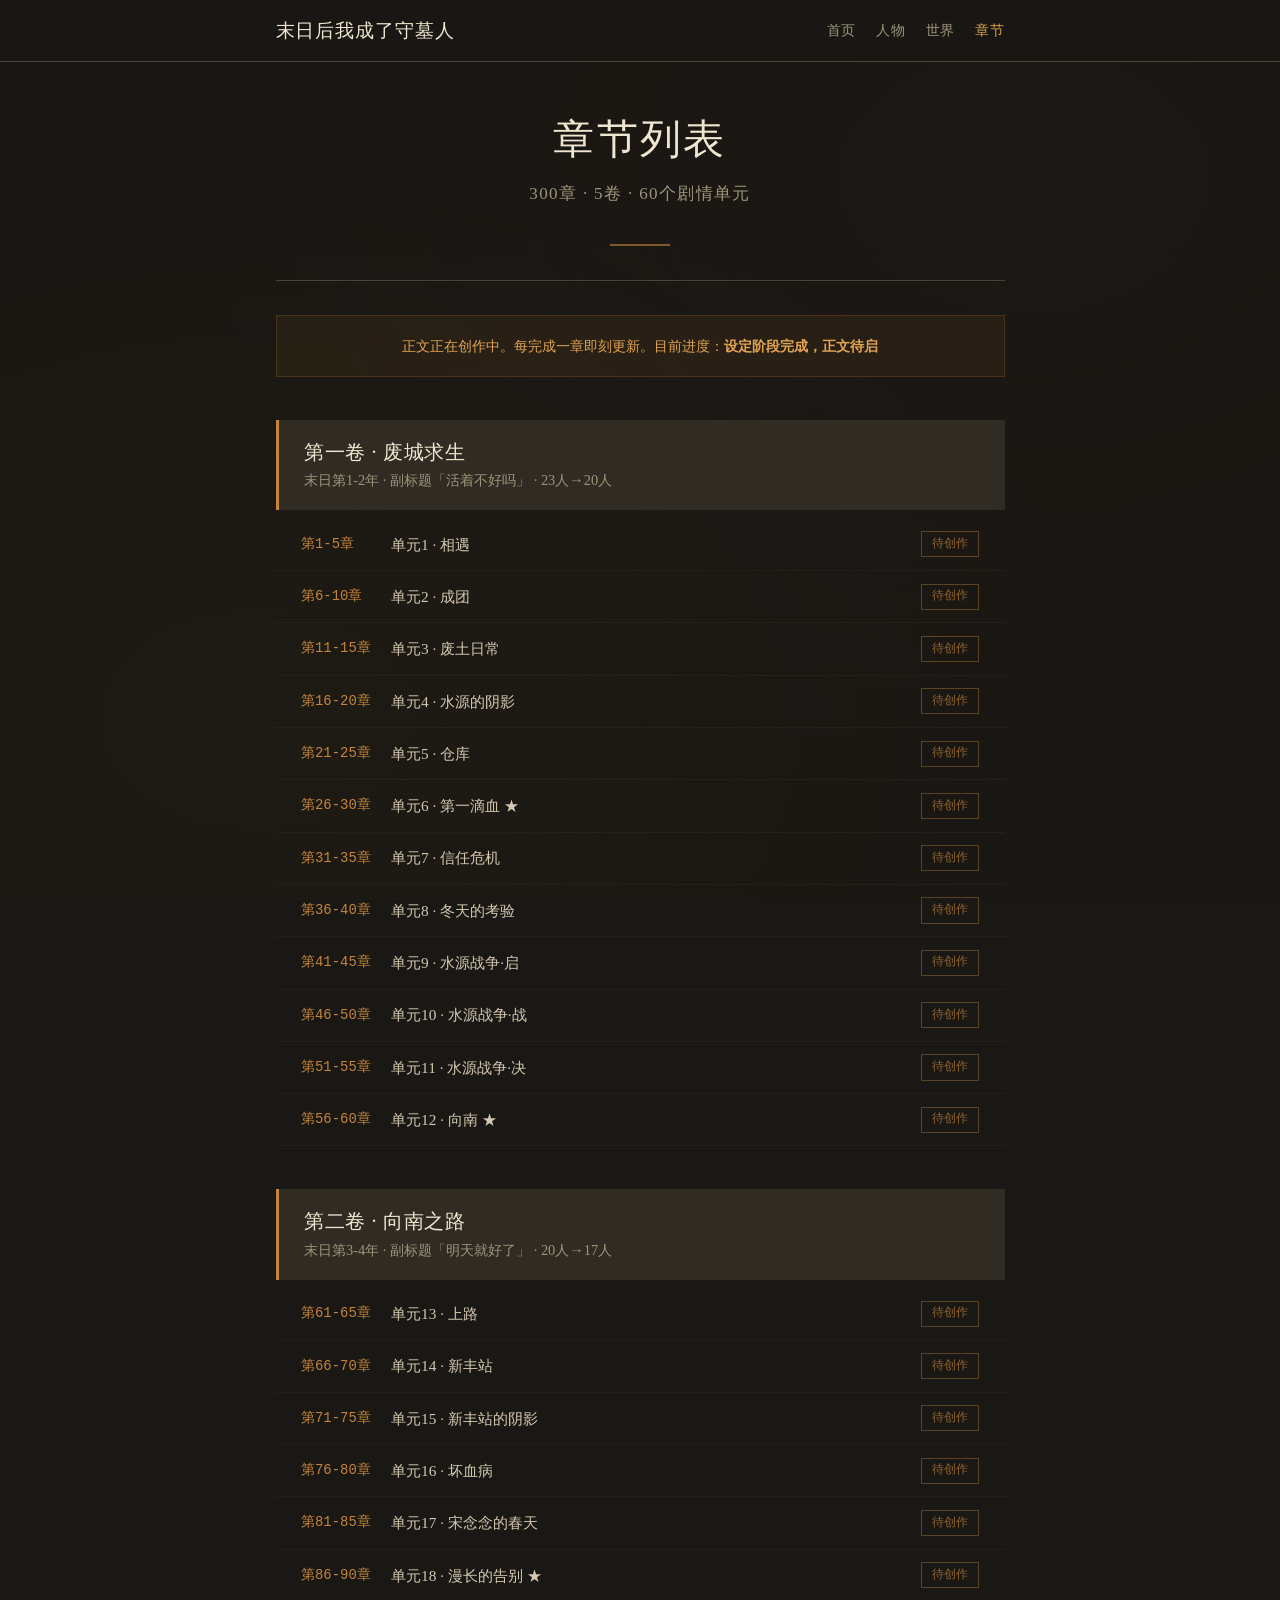
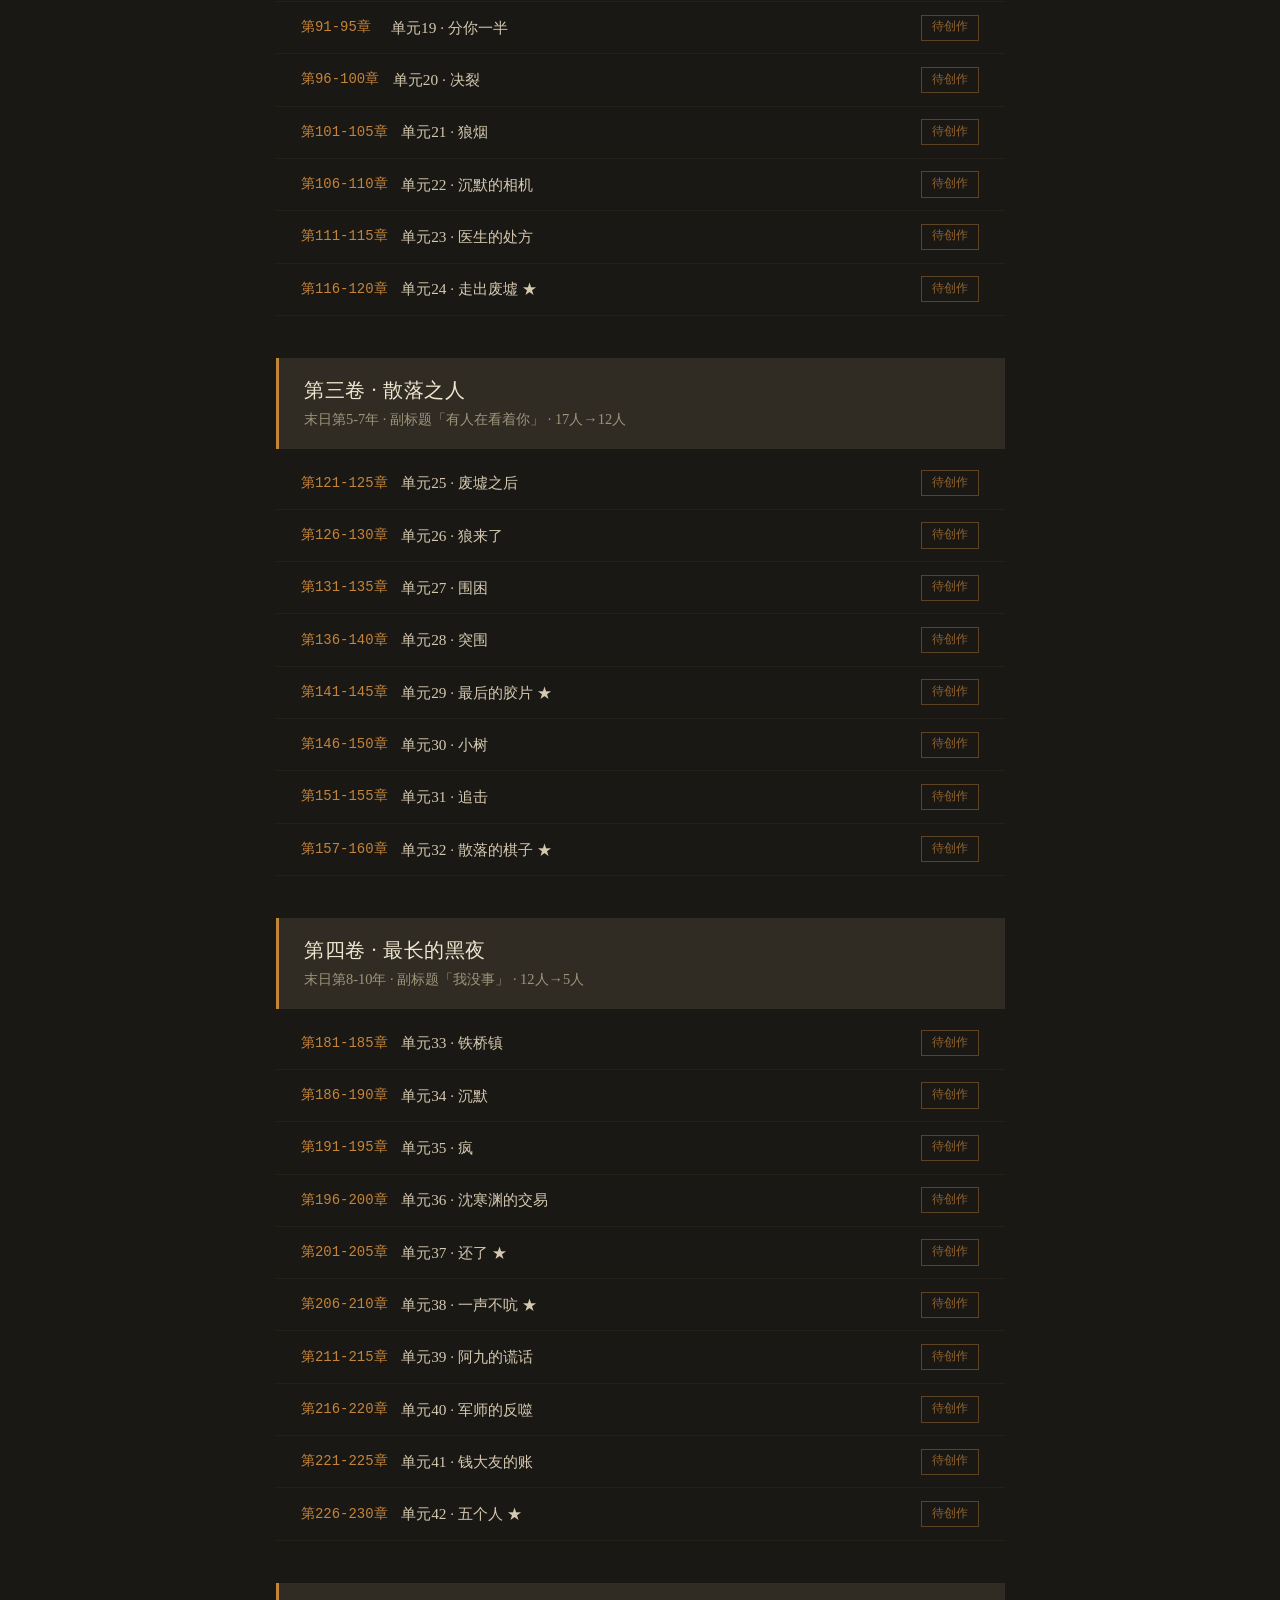
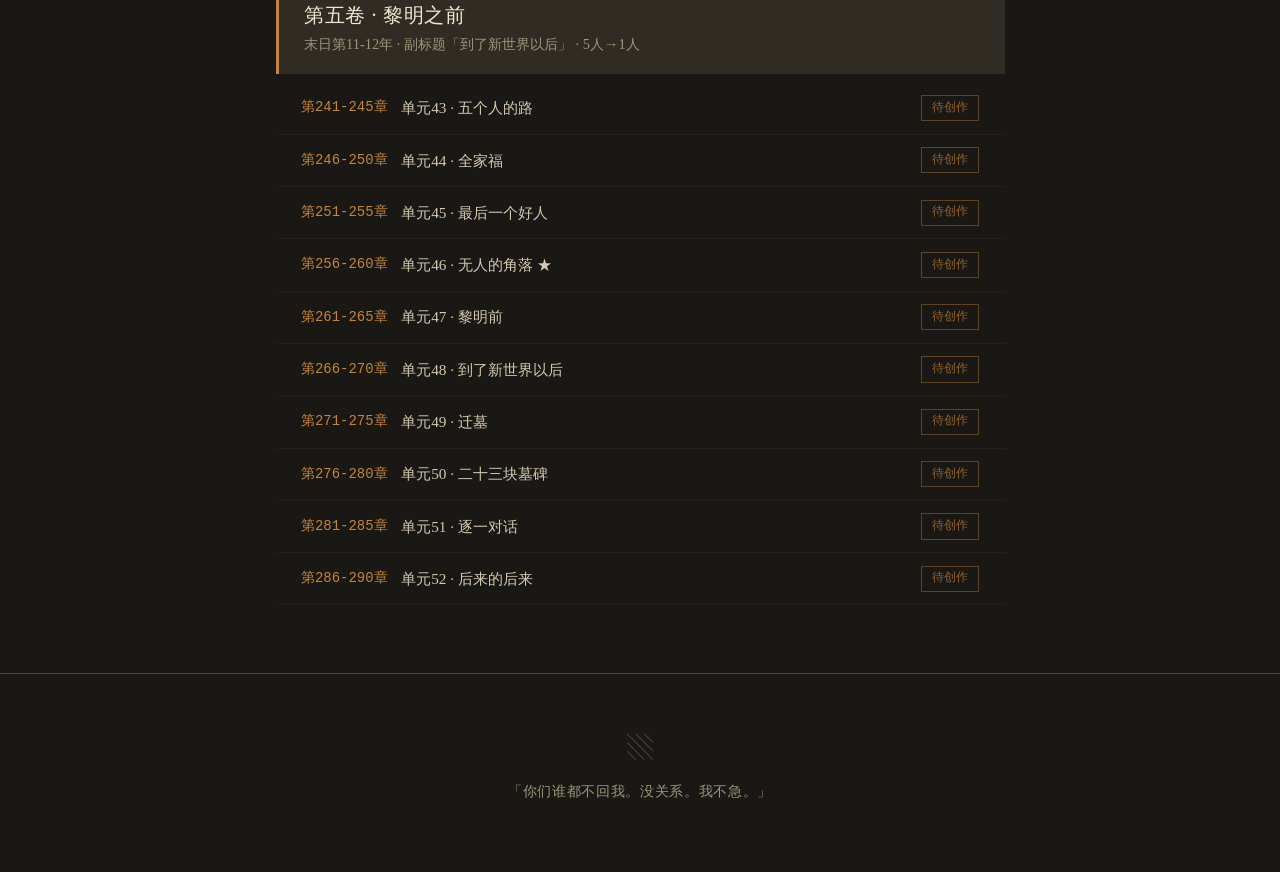
==== chapters.html @ bdd5da37 "feat: 废土风小说网站《末日后我成了守墓人》" ====
<!DOCTYPE html>
<html lang="zh-CN">
<head>
<meta charset="UTF-8">
<meta name="viewport" content="width=device-width,initial-scale=1.0">
<title>章节列表 — 末日后我成了守墓人</title>
<link rel="stylesheet" href="css/style.css">
<style>
  .vol-section { margin: 2.5rem 0; }
  .vol-head {
    padding: 1rem 1.5rem;
    background: var(--bg-card);
    border-left: 3px solid var(--accent-rust);
    margin-bottom: 0.5rem;
  }
  .vol-head h3 { margin: 0; }
  .vol-head .vol-sub { font-size: 0.85rem; color: var(--text-dim); }
  .ch-list { list-style: none; }
  .ch-list li {
    padding: 0.7rem 1.5rem;
    border-bottom: 1px dotted rgba(74,67,54,0.4);
    display: flex; align-items: center; gap: 0.8rem;
    font-size: 0.9rem;
    transition: background 0.2s;
  }
  .ch-list li:hover { background: rgba(196,132,58,0.04); }
  .ch-num {
    color: var(--accent-rust);
    font-family: var(--font-mono);
    font-size: 0.82rem;
    min-width: 4.5rem;
  }
  .ch-title { color: var(--text-main); flex: 1; }
  .ch-list a { color: inherit; border: none; display: contents; }
  .ch-list a:hover .ch-title { color: var(--text-bright); }
  .ch-badge {
    font-size: 0.68rem;
    padding: 0.1rem 0.6rem;
    border: 1px solid var(--border-worn);
    color: var(--text-dim);
    white-space: nowrap;
  }
  .ch-badge.done { border-color: var(--accent-rust); color: var(--accent-rust); }
  .ch-badge.wip { border-color: rgba(196,132,58,0.4); color: rgba(196,132,58,0.7); }
</style>
</head>
<body>

<div class="dust-container">
  <div class="dust-particle"></div><div class="dust-particle"></div>
  <div class="dust-particle"></div><div class="dust-particle"></div>
  <div class="dust-particle"></div><div class="dust-particle"></div>
  <div class="dust-particle"></div><div class="dust-particle"></div>
  <div class="dust-particle"></div><div class="dust-particle"></div>
</div>

<header class="site-header">
  <div class="header-inner">
    <div class="site-title"><a href="index.html">末日后我成了守墓人</a></div>
    <nav class="site-nav">
      <a href="index.html">首页</a>
      <a href="characters.html">人物</a>
      <a href="world.html">世界</a>
      <a href="chapters.html" class="active">章节</a>
    </nav>
  </div>
</header>

<main class="site-wrapper">

  <section class="hero" style="padding:3rem 0 2rem;">
    <h1>章节列表</h1>
    <p class="subtitle">300章 · 5卷 · 60个剧情单元</p>
  </section>

  <div class="notice" style="margin-bottom:2rem;">
    正文正在创作中。每完成一章即刻更新。目前进度：<strong style="color:var(--accent-rust-light);">设定阶段完成，正文待启</strong>
  </div>

  <!-- Volume 1 -->
  <div class="vol-section">
    <div class="vol-head">
      <h3>第一卷 · 废城求生</h3>
      <div class="vol-sub">末日第1-2年 · 副标题「活着不好吗」 · 23人→20人</div>
    </div>
    <ul class="ch-list">
      <li><span class="ch-num">第1-5章</span><span class="ch-title">单元1 · 相遇</span><span class="ch-badge wip">待创作</span></li>
      <li><span class="ch-num">第6-10章</span><span class="ch-title">单元2 · 成团</span><span class="ch-badge wip">待创作</span></li>
      <li><span class="ch-num">第11-15章</span><span class="ch-title">单元3 · 废土日常</span><span class="ch-badge wip">待创作</span></li>
      <li><span class="ch-num">第16-20章</span><span class="ch-title">单元4 · 水源的阴影</span><span class="ch-badge wip">待创作</span></li>
      <li><span class="ch-num">第21-25章</span><span class="ch-title">单元5 · 仓库</span><span class="ch-badge wip">待创作</span></li>
      <li><span class="ch-num">第26-30章</span><span class="ch-title">单元6 · 第一滴血 ★</span><span class="ch-badge wip">待创作</span></li>
      <li><span class="ch-num">第31-35章</span><span class="ch-title">单元7 · 信任危机</span><span class="ch-badge wip">待创作</span></li>
      <li><span class="ch-num">第36-40章</span><span class="ch-title">单元8 · 冬天的考验</span><span class="ch-badge wip">待创作</span></li>
      <li><span class="ch-num">第41-45章</span><span class="ch-title">单元9 · 水源战争·启</span><span class="ch-badge wip">待创作</span></li>
      <li><span class="ch-num">第46-50章</span><span class="ch-title">单元10 · 水源战争·战</span><span class="ch-badge wip">待创作</span></li>
      <li><span class="ch-num">第51-55章</span><span class="ch-title">单元11 · 水源战争·决</span><span class="ch-badge wip">待创作</span></li>
      <li><span class="ch-num">第56-60章</span><span class="ch-title">单元12 · 向南 ★</span><span class="ch-badge wip">待创作</span></li>
    </ul>
  </div>

  <!-- Volume 2 -->
  <div class="vol-section">
    <div class="vol-head">
      <h3>第二卷 · 向南之路</h3>
      <div class="vol-sub">末日第3-4年 · 副标题「明天就好了」 · 20人→17人</div>
    </div>
    <ul class="ch-list">
      <li><span class="ch-num">第61-65章</span><span class="ch-title">单元13 · 上路</span><span class="ch-badge wip">待创作</span></li>
      <li><span class="ch-num">第66-70章</span><span class="ch-title">单元14 · 新丰站</span><span class="ch-badge wip">待创作</span></li>
      <li><span class="ch-num">第71-75章</span><span class="ch-title">单元15 · 新丰站的阴影</span><span class="ch-badge wip">待创作</span></li>
      <li><span class="ch-num">第76-80章</span><span class="ch-title">单元16 · 坏血病</span><span class="ch-badge wip">待创作</span></li>
      <li><span class="ch-num">第81-85章</span><span class="ch-title">单元17 · 宋念念的春天</span><span class="ch-badge wip">待创作</span></li>
      <li><span class="ch-num">第86-90章</span><span class="ch-title">单元18 · 漫长的告别 ★</span><span class="ch-badge wip">待创作</span></li>
      <li><span class="ch-num">第91-95章</span><span class="ch-title">单元19 · 分你一半</span><span class="ch-badge wip">待创作</span></li>
      <li><span class="ch-num">第96-100章</span><span class="ch-title">单元20 · 决裂</span><span class="ch-badge wip">待创作</span></li>
      <li><span class="ch-num">第101-105章</span><span class="ch-title">单元21 · 狼烟</span><span class="ch-badge wip">待创作</span></li>
      <li><span class="ch-num">第106-110章</span><span class="ch-title">单元22 · 沉默的相机</span><span class="ch-badge wip">待创作</span></li>
      <li><span class="ch-num">第111-115章</span><span class="ch-title">单元23 · 医生的处方</span><span class="ch-badge wip">待创作</span></li>
      <li><span class="ch-num">第116-120章</span><span class="ch-title">单元24 · 走出废墟 ★</span><span class="ch-badge wip">待创作</span></li>
    </ul>
  </div>

  <!-- Volume 3 -->
  <div class="vol-section">
    <div class="vol-head">
      <h3>第三卷 · 散落之人</h3>
      <div class="vol-sub">末日第5-7年 · 副标题「有人在看着你」 · 17人→12人</div>
    </div>
    <ul class="ch-list">
      <li><span class="ch-num">第121-125章</span><span class="ch-title">单元25 · 废墟之后</span><span class="ch-badge wip">待创作</span></li>
      <li><span class="ch-num">第126-130章</span><span class="ch-title">单元26 · 狼来了</span><span class="ch-badge wip">待创作</span></li>
      <li><span class="ch-num">第131-135章</span><span class="ch-title">单元27 · 围困</span><span class="ch-badge wip">待创作</span></li>
      <li><span class="ch-num">第136-140章</span><span class="ch-title">单元28 · 突围</span><span class="ch-badge wip">待创作</span></li>
      <li><span class="ch-num">第141-145章</span><span class="ch-title">单元29 · 最后的胶片 ★</span><span class="ch-badge wip">待创作</span></li>
      <li><span class="ch-num">第146-150章</span><span class="ch-title">单元30 · 小树</span><span class="ch-badge wip">待创作</span></li>
      <li><span class="ch-num">第151-155章</span><span class="ch-title">单元31 · 追击</span><span class="ch-badge wip">待创作</span></li>
      <li><span class="ch-num">第157-160章</span><span class="ch-title">单元32 · 散落的棋子 ★</span><span class="ch-badge wip">待创作</span></li>
    </ul>
  </div>

  <!-- Volume 4 -->
  <div class="vol-section">
    <div class="vol-head">
      <h3>第四卷 · 最长的黑夜</h3>
      <div class="vol-sub">末日第8-10年 · 副标题「我没事」 · 12人→5人</div>
    </div>
    <ul class="ch-list">
      <li><span class="ch-num">第181-185章</span><span class="ch-title">单元33 · 铁桥镇</span><span class="ch-badge wip">待创作</span></li>
      <li><span class="ch-num">第186-190章</span><span class="ch-title">单元34 · 沉默</span><span class="ch-badge wip">待创作</span></li>
      <li><span class="ch-num">第191-195章</span><span class="ch-title">单元35 · 疯</span><span class="ch-badge wip">待创作</span></li>
      <li><span class="ch-num">第196-200章</span><span class="ch-title">单元36 · 沈寒渊的交易</span><span class="ch-badge wip">待创作</span></li>
      <li><span class="ch-num">第201-205章</span><span class="ch-title">单元37 · 还了 ★</span><span class="ch-badge wip">待创作</span></li>
      <li><span class="ch-num">第206-210章</span><span class="ch-title">单元38 · 一声不吭 ★</span><span class="ch-badge wip">待创作</span></li>
      <li><span class="ch-num">第211-215章</span><span class="ch-title">单元39 · 阿九的谎话</span><span class="ch-badge wip">待创作</span></li>
      <li><span class="ch-num">第216-220章</span><span class="ch-title">单元40 · 军师的反噬</span><span class="ch-badge wip">待创作</span></li>
      <li><span class="ch-num">第221-225章</span><span class="ch-title">单元41 · 钱大友的账</span><span class="ch-badge wip">待创作</span></li>
      <li><span class="ch-num">第226-230章</span><span class="ch-title">单元42 · 五个人 ★</span><span class="ch-badge wip">待创作</span></li>
    </ul>
  </div>

  <!-- Volume 5 -->
  <div class="vol-section">
    <div class="vol-head">
      <h3>第五卷 · 黎明之前</h3>
      <div class="vol-sub">末日第11-12年 · 副标题「到了新世界以后」 · 5人→1人</div>
    </div>
    <ul class="ch-list">
      <li><span class="ch-num">第241-245章</span><span class="ch-title">单元43 · 五个人的路</span><span class="ch-badge wip">待创作</span></li>
      <li><span class="ch-num">第246-250章</span><span class="ch-title">单元44 · 全家福</span><span class="ch-badge wip">待创作</span></li>
      <li><span class="ch-num">第251-255章</span><span class="ch-title">单元45 · 最后一个好人</span><span class="ch-badge wip">待创作</span></li>
      <li><span class="ch-num">第256-260章</span><span class="ch-title">单元46 · 无人的角落 ★</span><span class="ch-badge wip">待创作</span></li>
      <li><span class="ch-num">第261-265章</span><span class="ch-title">单元47 · 黎明前</span><span class="ch-badge wip">待创作</span></li>
      <li><span class="ch-num">第266-270章</span><span class="ch-title">单元48 · 到了新世界以后</span><span class="ch-badge wip">待创作</span></li>
      <li><span class="ch-num">第271-275章</span><span class="ch-title">单元49 · 迁墓</span><span class="ch-badge wip">待创作</span></li>
      <li><span class="ch-num">第276-280章</span><span class="ch-title">单元50 · 二十三块墓碑</span><span class="ch-badge wip">待创作</span></li>
      <li><span class="ch-num">第281-285章</span><span class="ch-title">单元51 · 逐一对话</span><span class="ch-badge wip">待创作</span></li>
      <li><span class="ch-num">第286-290章</span><span class="ch-title">单元52 · 后来的后来</span><span class="ch-badge wip">待创作</span></li>
    </ul>
  </div>

</main>

<footer class="site-footer">
  <div class="tombstone">▧</div>
  <p>「你们谁都不回我。没关系。我不急。」</p>
</footer>

<script src="js/main.js"></script>
</body>
</html>
---- css/style.css ----
/* ========================================
   废土风小说网站 — 样式表
   《末日后我成了守墓人》
   ======================================== */

/* --- CSS Variables --- */
:root {
  --bg-dark: #1a1814;
  --bg-mid: #25221c;
  --bg-paper: #2a2720;
  --bg-card: #302c24;
  --text-main: #d4c8b0;
  --text-dim: #9e947a;
  --text-bright: #f0e6d0;
  --accent-rust: #c4843a;
  --accent-rust-light: #e0a450;
  --accent-blood: #8b3a3a;
  --accent-ash: #6b6352;
  --border-worn: #4a4336;
  --border-light: #5c5444;
  --shadow: rgba(0,0,0,0.5);
  --font-body: 'Georgia', 'Noto Serif SC', 'Source Han Serif SC', serif;
  --font-heading: 'Georgia', 'Noto Serif SC', serif;
  --font-mono: 'Courier New', 'Noto Sans SC', monospace;
  --max-width: 780px;
}

/* --- Reset & Base --- */
*, *::before, *::after { box-sizing: border-box; margin: 0; padding: 0; }

html {
  font-size: 17px;
  scroll-behavior: smooth;
}

body {
  background-color: var(--bg-dark);
  color: var(--text-main);
  font-family: var(--font-body);
  line-height: 1.8;
  min-height: 100vh;
  -webkit-font-smoothing: antialiased;
}

/* --- Texture Overlay --- */
body::before {
  content: '';
  position: fixed;
  inset: 0;
  z-index: 0;
  pointer-events: none;
  background:
    repeating-linear-gradient(0deg, transparent, transparent 2px, rgba(0,0,0,0.03) 2px, rgba(0,0,0,0.03) 4px),
    radial-gradient(ellipse at 20% 80%, rgba(196,132,58,0.04) 0%, transparent 60%),
    radial-gradient(ellipse at 80% 20%, rgba(139,58,58,0.03) 0%, transparent 60%);
  opacity: 0.8;
}

/* --- Typography --- */
h1, h2, h3, h4 {
  font-family: var(--font-heading);
  color: var(--text-bright);
  font-weight: normal;
  letter-spacing: 0.03em;
}

h1 { font-size: 2rem; line-height: 1.3; }
h2 { font-size: 1.5rem; line-height: 1.4; margin-bottom: 1.2rem; }
h3 { font-size: 1.2rem; line-height: 1.5; margin-bottom: 0.8rem; }

p { margin-bottom: 1rem; }

a {
  color: var(--accent-rust-light);
  text-decoration: none;
  border-bottom: 1px dotted var(--accent-rust);
  transition: color 0.2s, border-color 0.2s;
}
a:hover { color: var(--text-bright); border-color: var(--text-bright); }

/* --- Dust Particles (CSS only) --- */
.dust-container {
  position: fixed;
  inset: 0;
  z-index: 0;
  pointer-events: none;
  overflow: hidden;
}

.dust-particle {
  position: absolute;
  background: rgba(212,200,176,0.15);
  border-radius: 50%;
  animation: floatUp linear infinite;
}

.dust-particle:nth-child(1) { width: 2px; height: 2px; left: 10%; animation-duration: 18s; animation-delay: 0s; }
.dust-particle:nth-child(2) { width: 1px; height: 1px; left: 25%; animation-duration: 22s; animation-delay: 3s; }
.dust-particle:nth-child(3) { width: 1.5px; height: 1.5px; left: 40%; animation-duration: 20s; animation-delay: 6s; }
.dust-particle:nth-child(4) { width: 2px; height: 2px; left: 55%; animation-duration: 24s; animation-delay: 2s; }
.dust-particle:nth-child(5) { width: 1px; height: 1px; left: 70%; animation-duration: 19s; animation-delay: 8s; }
.dust-particle:nth-child(6) { width: 1.5px; height: 1.5px; left: 85%; animation-duration: 21s; animation-delay: 4s; }
.dust-particle:nth-child(7) { width: 1px; height: 1px; left: 15%; animation-duration: 23s; animation-delay: 10s; }
.dust-particle:nth-child(8) { width: 2px; height: 2px; left: 60%; animation-duration: 17s; animation-delay: 1s; }
.dust-particle:nth-child(9) { width: 1px; height: 1px; left: 35%; animation-duration: 25s; animation-delay: 7s; }
.dust-particle:nth-child(10){ width: 1.5px; height:1.5px; left: 75%; animation-duration: 20s; animation-delay: 5s; }

@keyframes floatUp {
  0% { transform: translateY(100vh) translateX(0); opacity: 0; }
  10% { opacity: 0.6; }
  90% { opacity: 0.6; }
  100% { transform: translateY(-10vh) translateX(30px); opacity: 0; }
}

/* --- Layout --- */
.site-wrapper {
  position: relative;
  z-index: 1;
  max-width: var(--max-width);
  margin: 0 auto;
  padding: 0 1.5rem;
}

/* --- Header / Nav --- */
.site-header {
  position: sticky;
  top: 0;
  z-index: 100;
  background: rgba(26,24,20,0.92);
  backdrop-filter: blur(8px);
  border-bottom: 1px solid var(--border-worn);
  padding: 0.8rem 0;
}

.header-inner {
  max-width: var(--max-width);
  margin: 0 auto;
  padding: 0 1.5rem;
  display: flex;
  align-items: center;
  justify-content: space-between;
  flex-wrap: wrap;
  gap: 0.5rem;
}

.site-title {
  font-family: var(--font-heading);
  font-size: 1.1rem;
  color: var(--text-bright);
  letter-spacing: 0.05em;
}

.site-title a {
  color: inherit;
  border: none;
}

.site-nav {
  display: flex;
  gap: 1.2rem;
  flex-wrap: wrap;
}

.site-nav a {
  font-size: 0.85rem;
  color: var(--text-dim);
  border: none;
  letter-spacing: 0.04em;
  transition: color 0.2s;
  white-space: nowrap;
}

.site-nav a:hover,
.site-nav a.active {
  color: var(--accent-rust-light);
}

/* --- Hero Section --- */
.hero {
  padding: 4rem 0 3rem;
  text-align: center;
  border-bottom: 1px solid var(--border-worn);
  margin-bottom: 2rem;
  position: relative;
}

.hero::after {
  content: '';
  display: block;
  width: 60px;
  height: 2px;
  background: var(--accent-rust);
  margin: 2rem auto 0;
  opacity: 0.6;
}

.hero h1 {
  font-size: 2.4rem;
  margin-bottom: 0.8rem;
  letter-spacing: 0.06em;
}

.hero .subtitle {
  color: var(--text-dim);
  font-size: 1rem;
  letter-spacing: 0.08em;
  margin-bottom: 1.5rem;
}

.hero .tagline {
  color: var(--accent-rust);
  font-style: italic;
  font-size: 1.1rem;
}

/* --- Content Sections --- */
.section {
  margin: 3rem 0;
}

.section-title {
  display: flex;
  align-items: center;
  gap: 0.8rem;
  margin-bottom: 1.5rem;
  padding-bottom: 0.6rem;
  border-bottom: 1px solid var(--border-worn);
}

.section-title::before {
  content: '◆';
  color: var(--accent-rust);
  font-size: 0.6rem;
}

/* --- Cards --- */
.card {
  background: var(--bg-card);
  border: 1px solid var(--border-worn);
  padding: 1.5rem;
  margin-bottom: 1rem;
  position: relative;
  transition: border-color 0.3s, box-shadow 0.3s;
}

.card:hover {
  border-color: var(--border-light);
  box-shadow: 0 2px 12px rgba(0,0,0,0.3);
}

.card::before {
  content: '';
  position: absolute;
  top: 0; left: 0;
  width: 100%; height: 1px;
  background: linear-gradient(90deg, transparent, rgba(196,132,58,0.3), transparent);
  opacity: 0;
  transition: opacity 0.3s;
}

.card:hover::before { opacity: 1; }

/* --- Character Grid --- */
.char-grid {
  display: grid;
  grid-template-columns: repeat(auto-fill, minmax(320px, 1fr));
  gap: 1rem;
}

.char-card {
  background: var(--bg-card);
  border: 1px solid var(--border-worn);
  padding: 1.5rem;
}

.char-card .char-name {
  font-size: 1.2rem;
  color: var(--text-bright);
  margin-bottom: 0.3rem;
}

.char-card .char-tag {
  display: inline-block;
  font-size: 0.75rem;
  color: var(--accent-rust);
  border: 1px solid var(--accent-rust);
  padding: 0.15rem 0.5rem;
  margin-right: 0.3rem;
  margin-bottom: 0.3rem;
  letter-spacing: 0.05em;
}

.char-card .char-detail {
  font-size: 0.85rem;
  color: var(--text-dim);
  margin-top: 0.6rem;
  line-height: 1.7;
}

.char-card .char-fate {
  margin-top: 0.8rem;
  padding-top: 0.6rem;
  border-top: 1px dashed var(--border-worn);
  font-size: 0.8rem;
  color: var(--accent-blood);
}

/* --- Synopsis Block --- */
.synopsis {
  background: var(--bg-paper);
  border-left: 3px solid var(--accent-rust);
  padding: 2rem;
  margin: 2rem 0;
  font-size: 0.95rem;
  line-height: 2;
}

.synopsis .golden-three {
  font-size: 1.1rem;
  color: var(--text-bright);
  margin-bottom: 1.5rem;
  padding-bottom: 1.5rem;
  border-bottom: 1px dashed var(--border-worn);
}

.synopsis .golden-three p { margin-bottom: 0.5rem; }

/* --- Volume Timeline --- */
.volume-timeline {
  position: relative;
  padding-left: 2rem;
}

.volume-timeline::before {
  content: '';
  position: absolute;
  left: 0; top: 0; bottom: 0;
  width: 1px;
  background: linear-gradient(to bottom, var(--accent-rust), transparent);
}

.volume-item {
  position: relative;
  padding: 1.2rem 0 1.2rem 1.5rem;
  border-bottom: 1px solid var(--border-worn);
}

.volume-item::before {
  content: '';
  position: absolute;
  left: -2rem; top: 1.7rem;
  width: 8px; height: 8px;
  background: var(--accent-rust);
  border-radius: 50%;
}

.volume-item:last-child::before {
  background: var(--accent-blood);
}

.volume-num {
  font-size: 0.75rem;
  color: var(--accent-rust);
  letter-spacing: 0.1em;
  text-transform: uppercase;
}

.volume-title {
  font-size: 1.3rem;
  color: var(--text-bright);
  margin-bottom: 0.3rem;
}

.volume-subtitle {
  font-size: 0.9rem;
  color: var(--text-dim);
  font-style: italic;
  margin-bottom: 0.5rem;
}

.volume-meta {
  font-size: 0.8rem;
  color: var(--accent-ash);
}

/* --- Chapter List --- */
.chapter-list {
  list-style: none;
}

.chapter-list li {
  padding: 0.8rem 0;
  border-bottom: 1px dotted var(--border-worn);
  display: flex;
  align-items: center;
  gap: 0.8rem;
}

.chapter-num {
  color: var(--accent-rust);
  font-family: var(--font-mono);
  font-size: 0.85rem;
  min-width: 4rem;
}

.chapter-link {
  color: var(--text-main);
  border: none;
  flex: 1;
}

.chapter-link:hover { color: var(--text-bright); }

.chapter-status {
  font-size: 0.7rem;
  padding: 0.1rem 0.5rem;
  border: 1px solid var(--border-worn);
  color: var(--text-dim);
}

.chapter-status.done {
  border-color: var(--accent-rust);
  color: var(--accent-rust);
}

/* --- Chapter Content (Reader View) --- */
.chapter-content {
  max-width: 650px;
  margin: 0 auto;
  padding: 2rem 0;
  font-size: 1.05rem;
  line-height: 2.1;
}

.chapter-content p {
  margin-bottom: 1.2rem;
  text-indent: 2em;
}

.chapter-header {
  text-align: center;
  padding: 2rem 0 2.5rem;
  border-bottom: 1px solid var(--border-worn);
  margin-bottom: 2.5rem;
}

.chapter-header h2 {
  font-size: 1.4rem;
  margin-bottom: 0.5rem;
}

.chapter-header .chapter-info {
  font-size: 0.85rem;
  color: var(--text-dim);
}

/* --- Footer --- */
.site-footer {
  text-align: center;
  padding: 3rem 0;
  margin-top: 4rem;
  border-top: 1px solid var(--border-worn);
  color: var(--text-dim);
  font-size: 0.8rem;
  letter-spacing: 0.05em;
}

.site-footer .tombstone {
  display: inline-block;
  font-size: 1.5rem;
  margin-bottom: 0.5rem;
  opacity: 0.4;
}

/* --- Button --- */
.btn {
  display: inline-block;
  padding: 0.6rem 1.5rem;
  background: transparent;
  color: var(--accent-rust-light);
  border: 1px solid var(--accent-rust);
  font-family: var(--font-mono);
  font-size: 0.85rem;
  letter-spacing: 0.06em;
  cursor: pointer;
  transition: all 0.3s;
  text-decoration: none;
}

.btn:hover {
  background: var(--accent-rust);
  color: var(--bg-dark);
  border-color: var(--accent-rust);
  box-shadow: 0 0 20px rgba(196,132,58,0.2);
}

.btn-ghost {
  border-color: var(--border-worn);
  color: var(--text-dim);
}

.btn-ghost:hover {
  border-color: var(--text-dim);
  color: var(--text-bright);
  background: transparent;
  box-shadow: none;
}

/* --- Utility --- */
.text-center { text-align: center; }
.text-dim { color: var(--text-dim); }
.text-rust { color: var(--accent-rust); }
.text-blood { color: var(--accent-blood); }
.mt-1 { margin-top: 1rem; }
.mt-2 { margin-top: 2rem; }
.mb-2 { margin-bottom: 2rem; }
.gap-sm { gap: 0.5rem; }
.flex-wrap { display: flex; flex-wrap: wrap; }

/* --- Divider --- */
.divider {
  border: none;
  height: 1px;
  background: linear-gradient(90deg, transparent, var(--border-worn), transparent);
  margin: 2rem 0;
}

/* --- Alert / Notice --- */
.notice {
  background: rgba(196,132,58,0.08);
  border: 1px solid rgba(196,132,58,0.2);
  padding: 1rem 1.5rem;
  font-size: 0.85rem;
  color: var(--accent-rust-light);
  text-align: center;
}

/* --- Mobile --- */
@media (max-width: 640px) {
  html { font-size: 15px; }
  .site-wrapper { padding: 0 1rem; }
  .header-inner { padding: 0 1rem; }
  .hero { padding: 2.5rem 0 2rem; }
  .hero h1 { font-size: 1.8rem; }
  .char-grid { grid-template-columns: 1fr; }
  .synopsis { padding: 1.2rem; }
  .site-nav { gap: 0.8rem; }
  .site-nav a { font-size: 0.78rem; }
}

/* --- Scrollbar --- */
::-webkit-scrollbar { width: 6px; }
::-webkit-scrollbar-track { background: var(--bg-dark); }
::-webkit-scrollbar-thumb { background: var(--border-worn); border-radius: 3px; }
::-webkit-scrollbar-thumb:hover { background: var(--accent-ash); }

/* --- Selection --- */
::selection {
  background: rgba(196,132,58,0.3);
  color: var(--text-bright);
}

/* --- Page Transition --- */
@keyframes fadeIn {
  from { opacity: 0; transform: translateY(8px); }
  to { opacity: 1; transform: translateY(0); }
}

.site-wrapper {
  animation: fadeIn 0.6s ease-out;
}

/* --- Stat Row --- */
.stat-row {
  display: flex;
  flex-wrap: wrap;
  gap: 1.5rem;
  justify-content: center;
  margin: 1.5rem 0;
}

.stat-item {
  text-align: center;
  min-width: 80px;
}

.stat-num {
  font-size: 2rem;
  color: var(--accent-rust);
  font-family: var(--font-mono);
}

.stat-label {
  font-size: 0.75rem;
  color: var(--text-dim);
  letter-spacing: 0.05em;
}
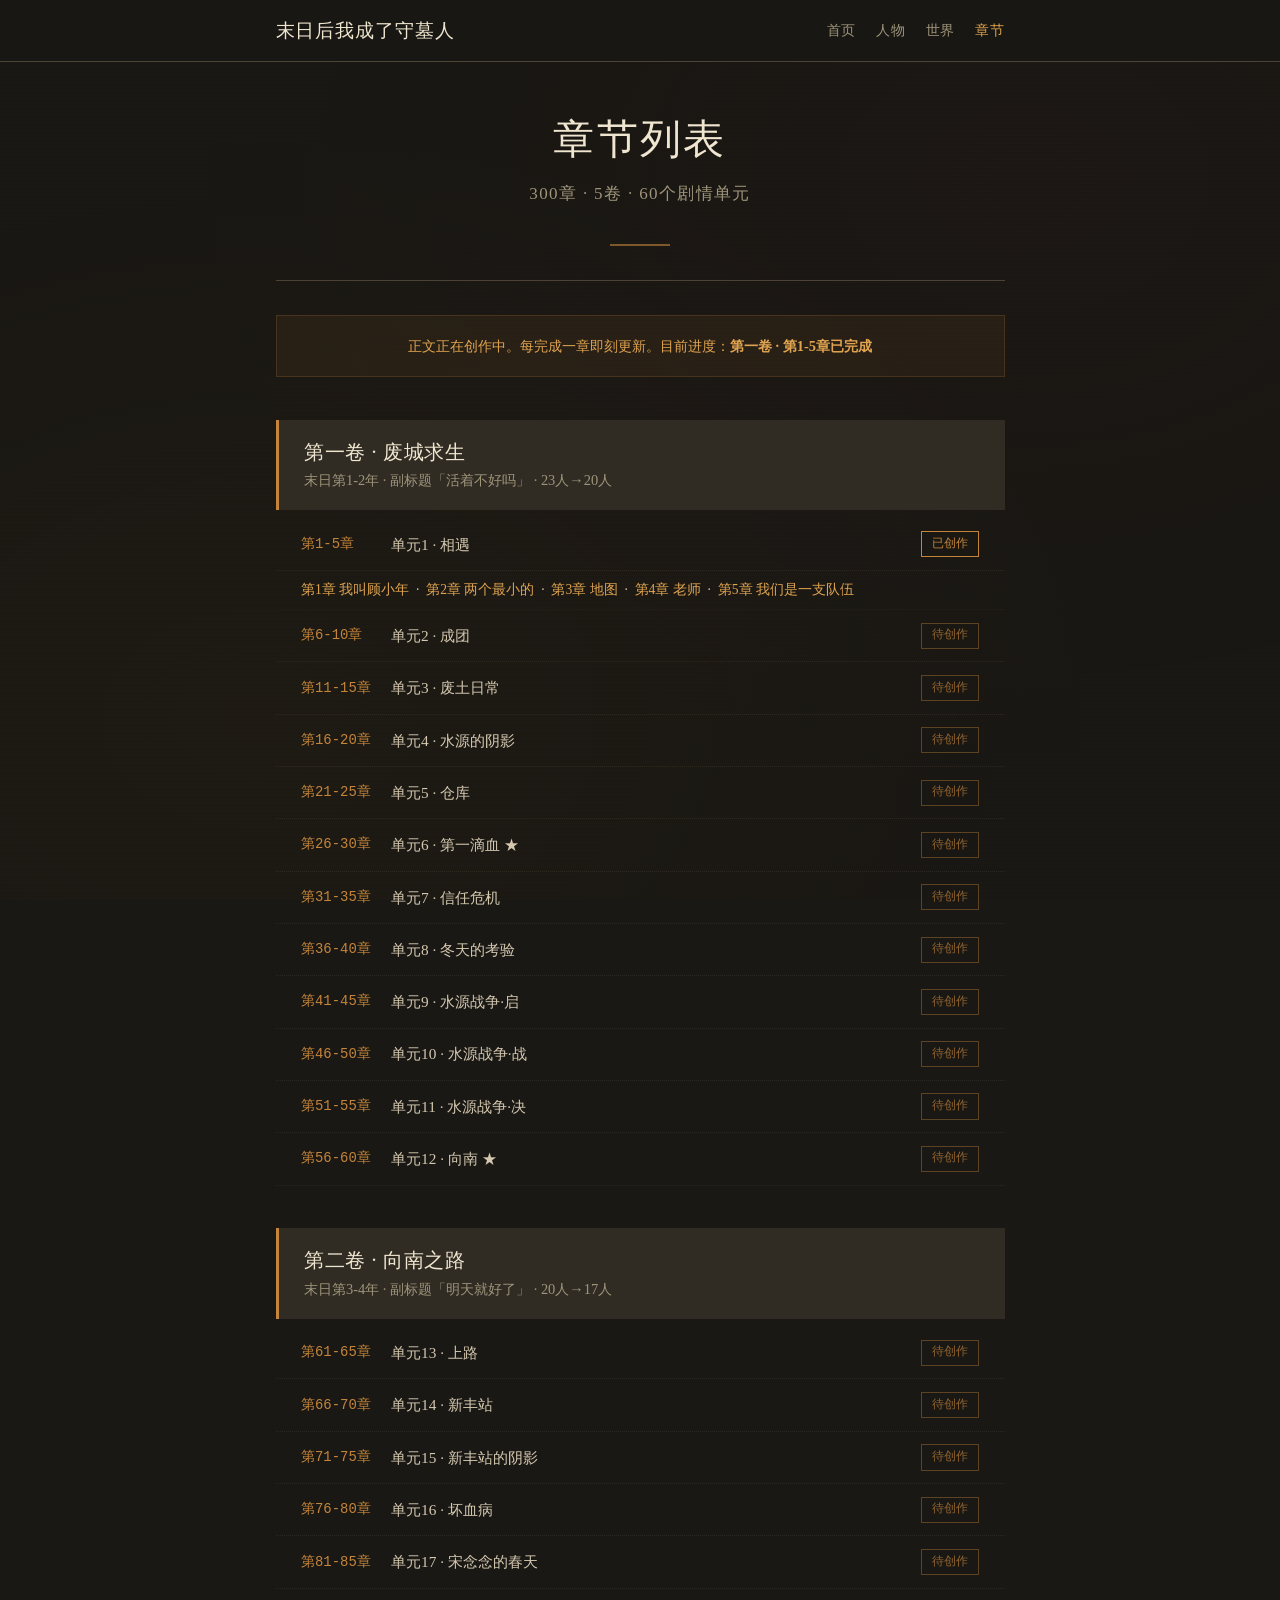
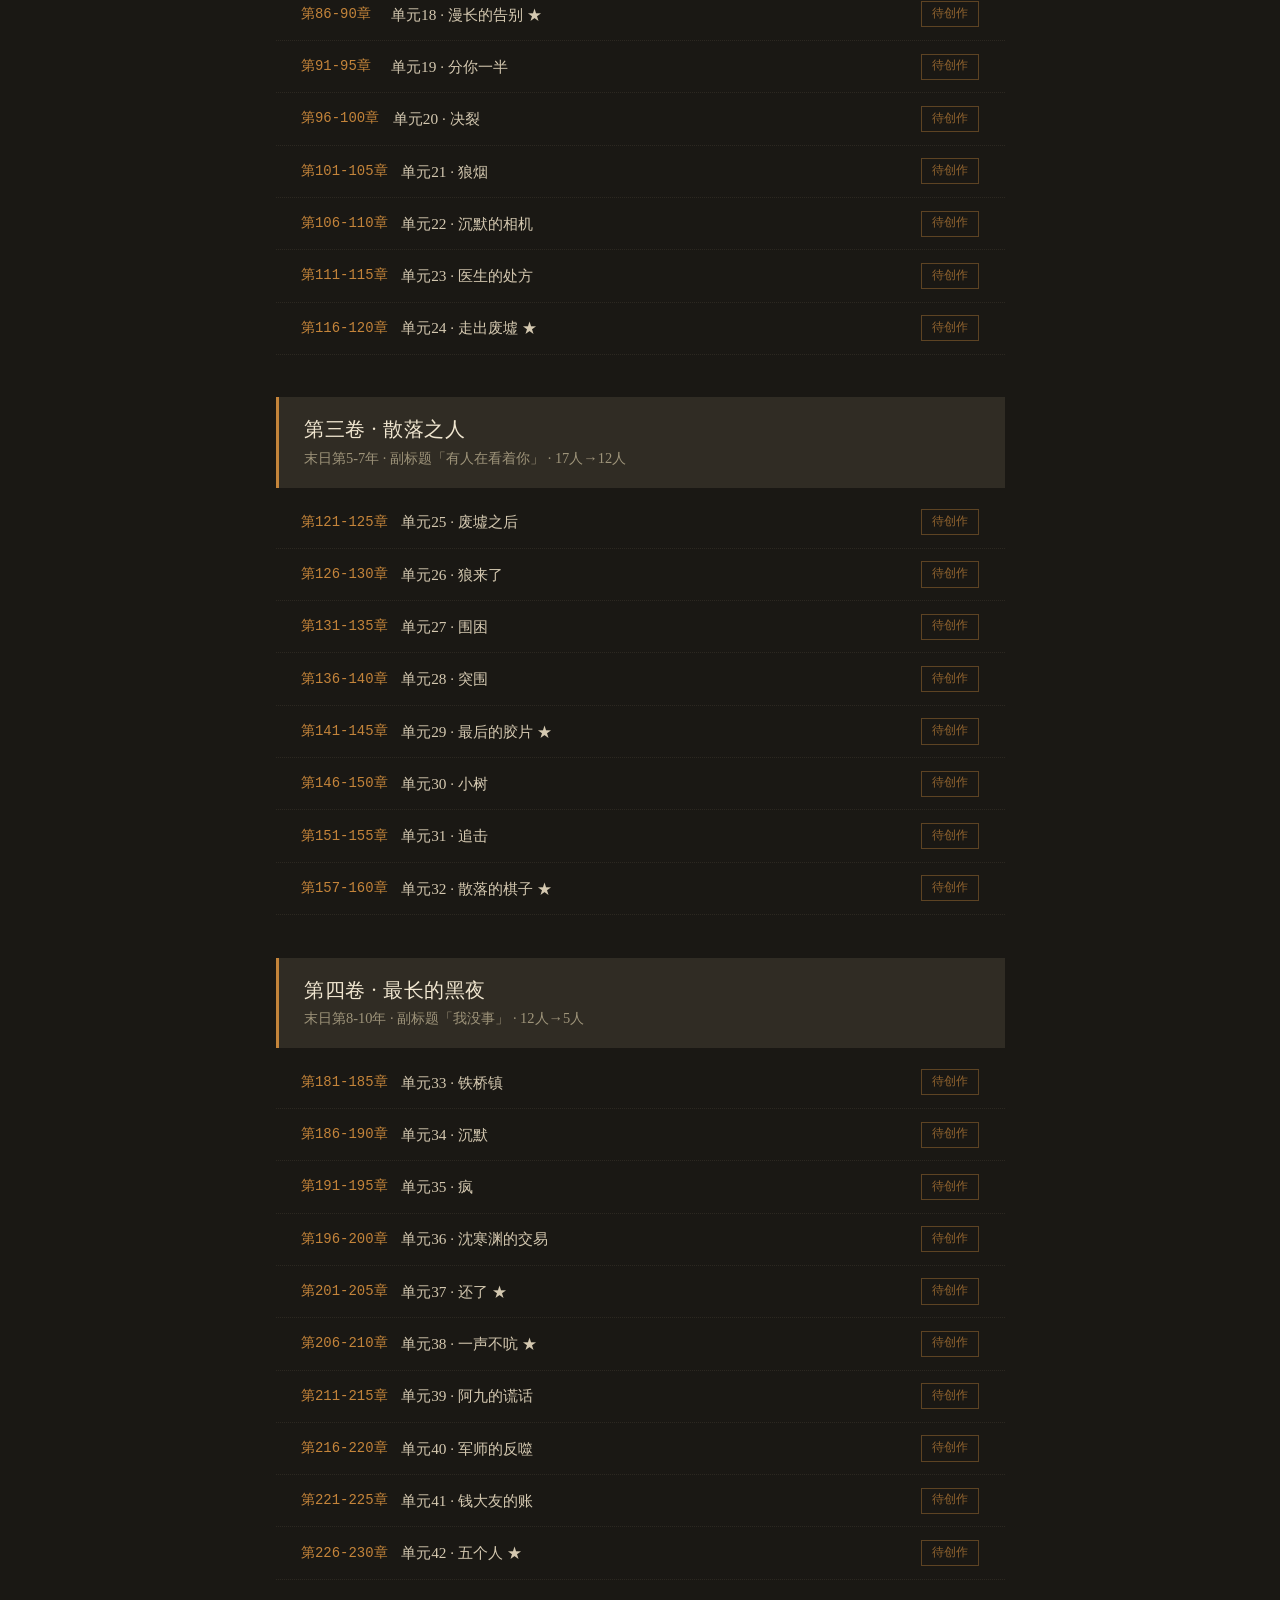
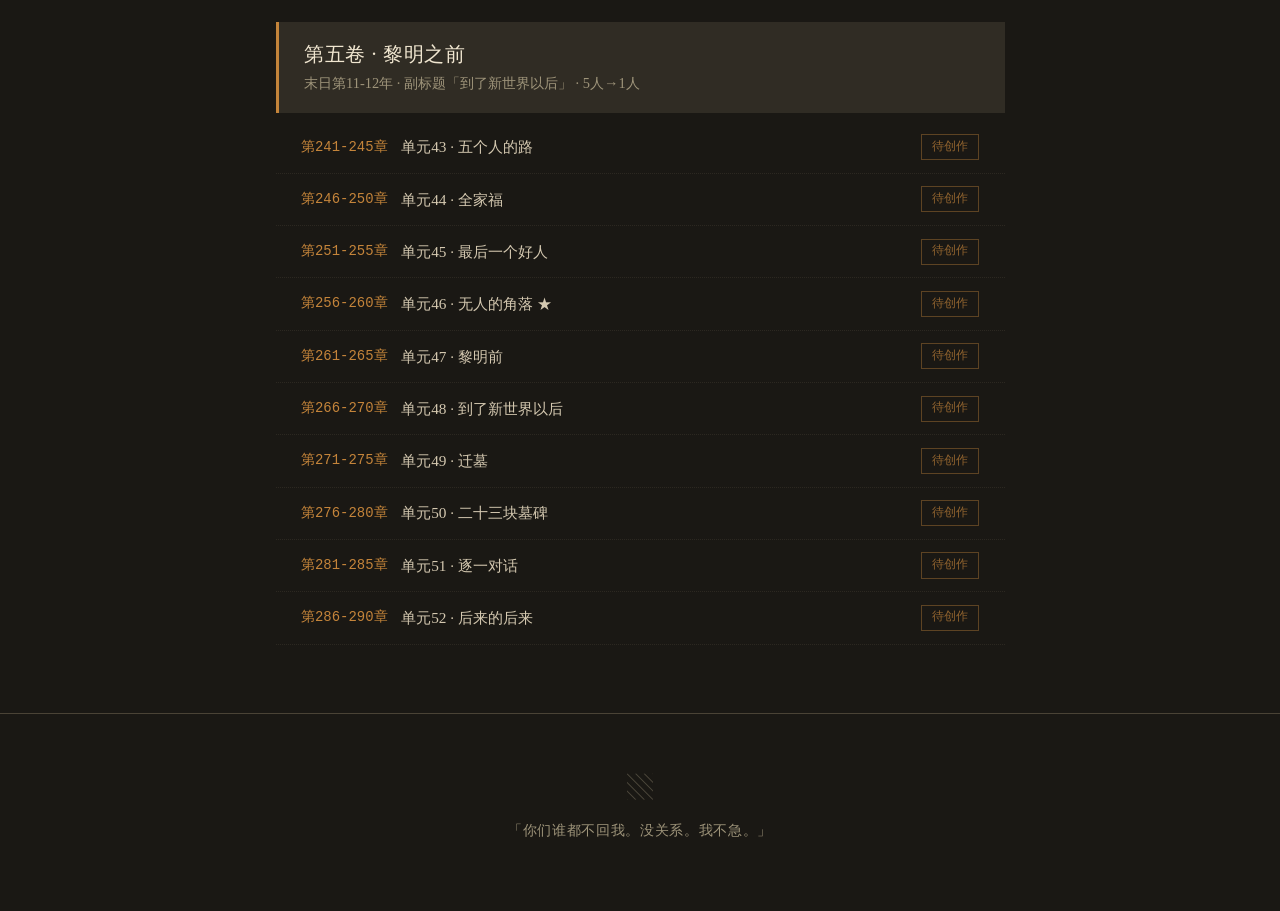
==== commit 99f12854: "feat: 同步第1-5章正文，更新章节列表" ====
--- a/chapters.html
+++ b/chapters.html
@@ -74,7 +74,7 @@
   </section>
 
   <div class="notice" style="margin-bottom:2rem;">
-    正文正在创作中。每完成一章即刻更新。目前进度：<strong style="color:var(--accent-rust-light);">设定阶段完成，正文待启</strong>
+    正文正在创作中。每完成一章即刻更新。目前进度：<strong style="color:var(--accent-rust-light);">第一卷 · 第1-5章已完成</strong>
   </div>
 
   <!-- Volume 1 -->
@@ -84,7 +84,14 @@
       <div class="vol-sub">末日第1-2年 · 副标题「活着不好吗」 · 23人→20人</div>
     </div>
     <ul class="ch-list">
-      <li><span class="ch-num">第1-5章</span><span class="ch-title">单元1 · 相遇</span><span class="ch-badge wip">待创作</span></li>
+      <li><span class="ch-num">第1-5章</span><span class="ch-title">单元1 · 相遇</span><span class="ch-badge done">已创作</span></li>
+      <li style="font-size:0.8rem;padding:0.4rem 1.5rem;border-bottom:1px dotted rgba(74,67,54,0.2);">
+        <a href="chapters/chapter-1.html" style="color:var(--accent-rust-light);">第1章 我叫顾小年</a> &nbsp;·&nbsp;
+        <a href="chapters/chapter-2.html" style="color:var(--accent-rust-light);">第2章 两个最小的</a> &nbsp;·&nbsp;
+        <a href="chapters/chapter-3.html" style="color:var(--accent-rust-light);">第3章 地图</a> &nbsp;·&nbsp;
+        <a href="chapters/chapter-4.html" style="color:var(--accent-rust-light);">第4章 老师</a> &nbsp;·&nbsp;
+        <a href="chapters/chapter-5.html" style="color:var(--accent-rust-light);">第5章 我们是一支队伍</a>
+      </li>
       <li><span class="ch-num">第6-10章</span><span class="ch-title">单元2 · 成团</span><span class="ch-badge wip">待创作</span></li>
       <li><span class="ch-num">第11-15章</span><span class="ch-title">单元3 · 废土日常</span><span class="ch-badge wip">待创作</span></li>
       <li><span class="ch-num">第16-20章</span><span class="ch-title">单元4 · 水源的阴影</span><span class="ch-badge wip">待创作</span></li>
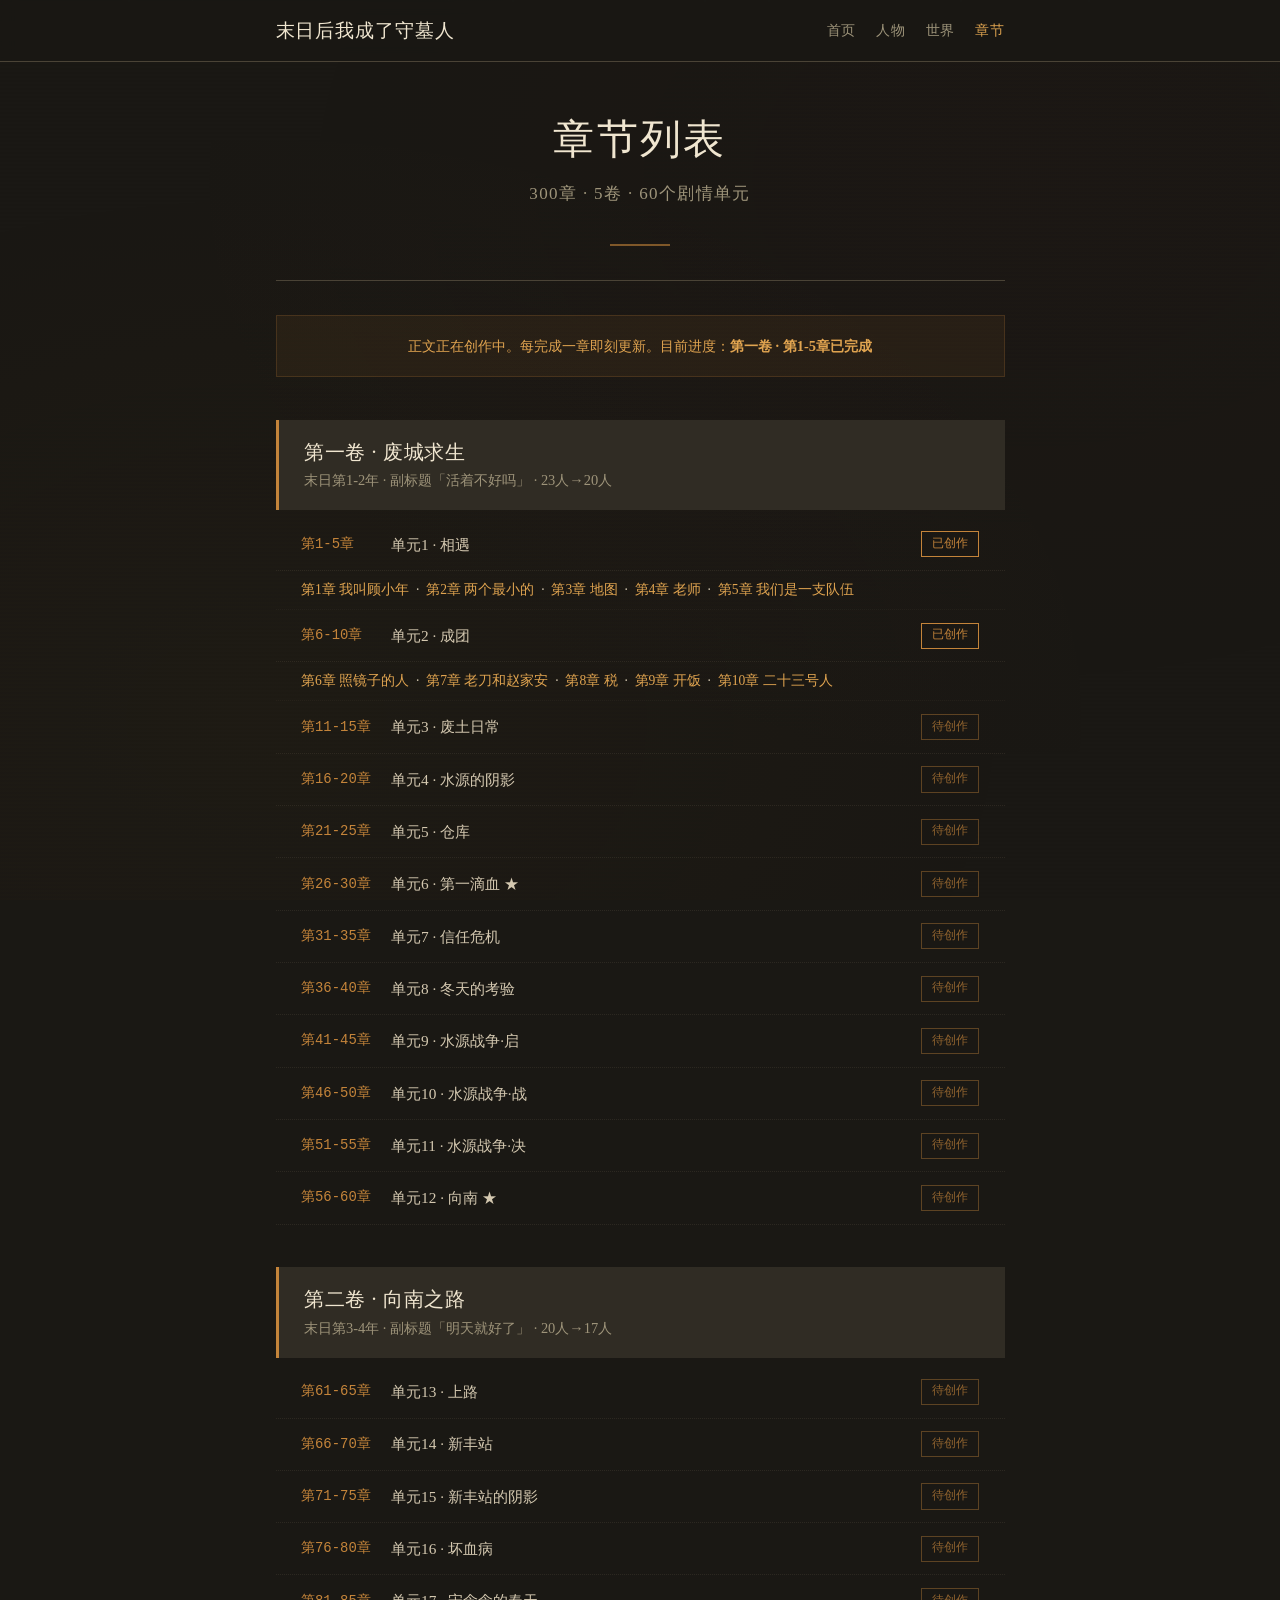
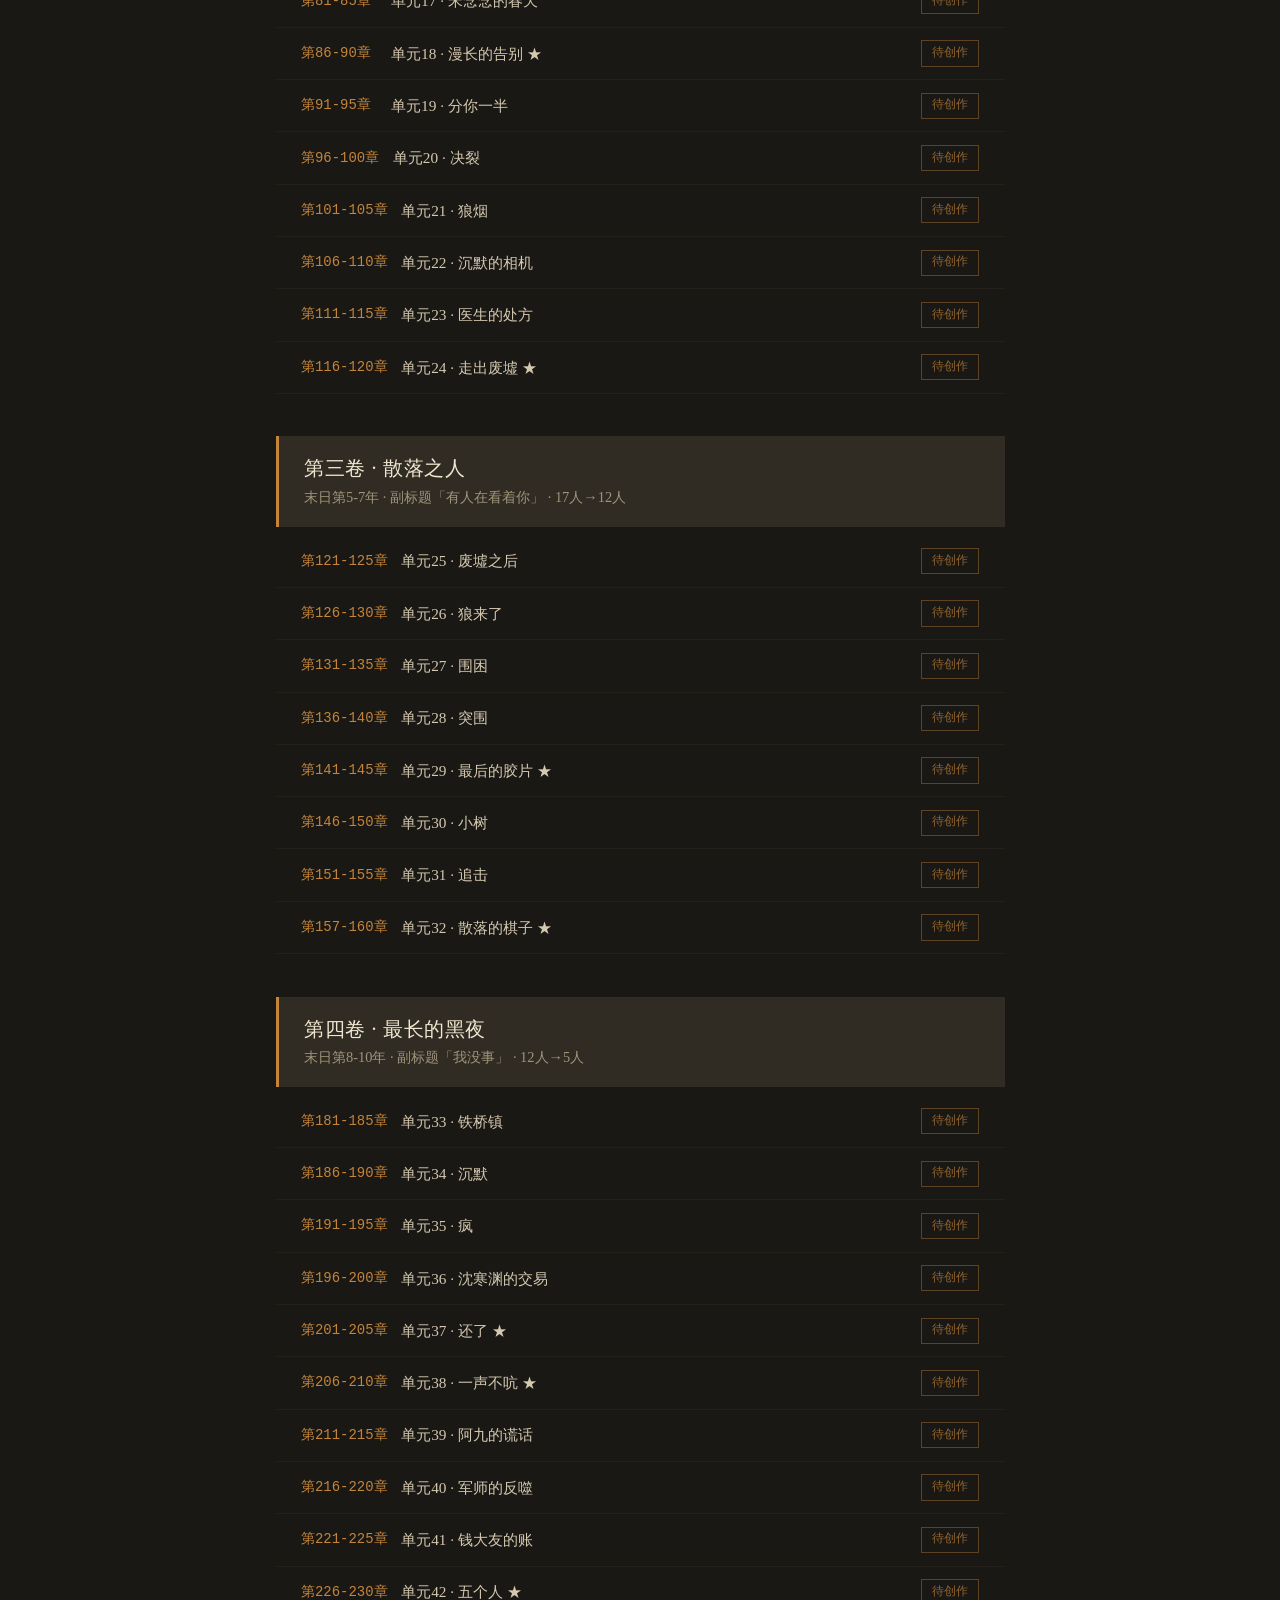
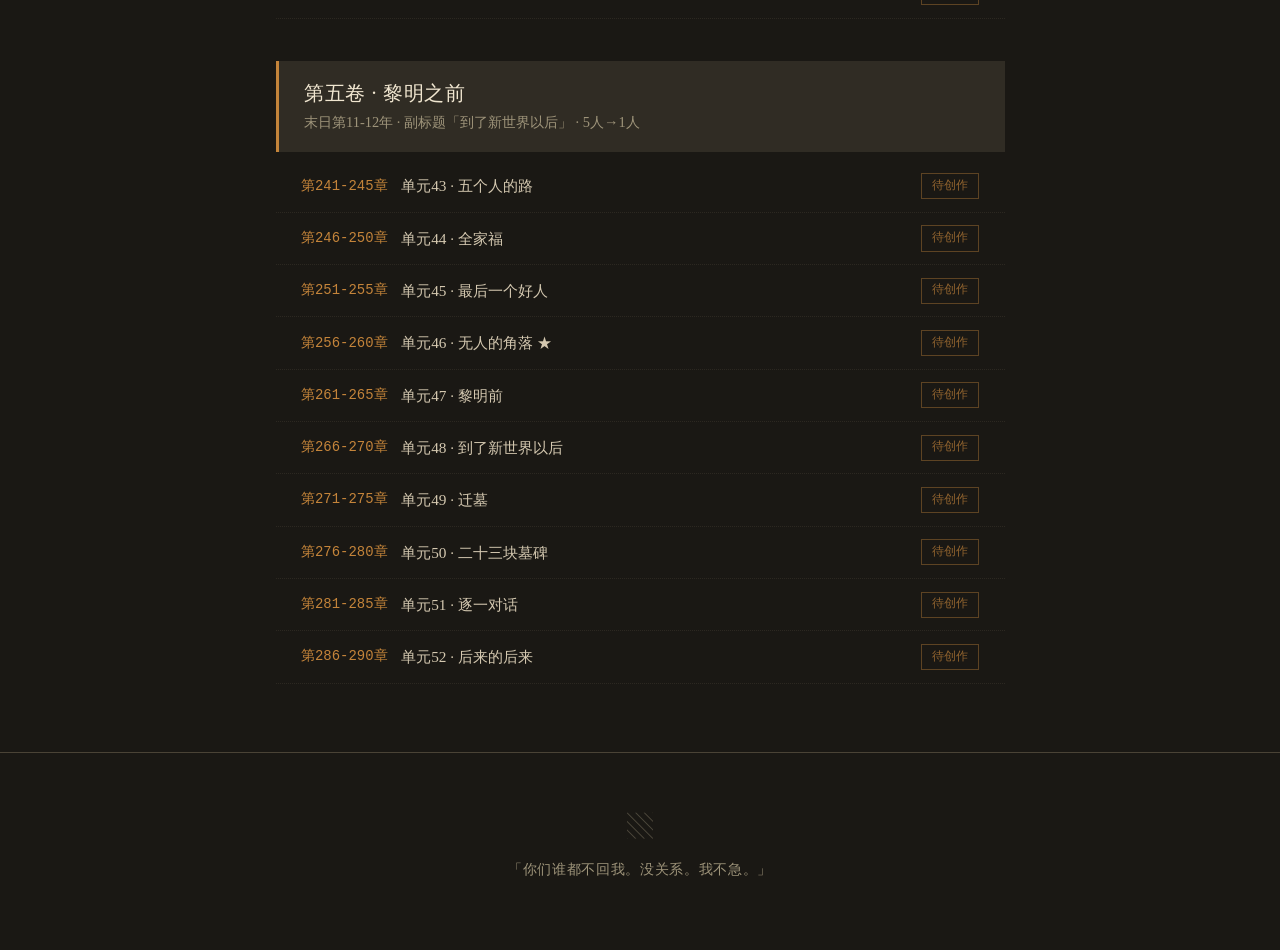
==== commit 24aea42a: "@ 新增第6-10章（单元2·成团）+ 更新章节列表 - 第6章：照镜子的人（裴峻、何暖暖） - 第7章：老刀和赵家安（防身训练、找药） - 第8章：税（刀疤帮、陆征断指） - 第9章：开饭（全队第一" ====
--- a/chapters.html
+++ b/chapters.html
@@ -92,7 +92,14 @@
         <a href="chapters/chapter-4.html" style="color:var(--accent-rust-light);">第4章 老师</a> &nbsp;·&nbsp;
         <a href="chapters/chapter-5.html" style="color:var(--accent-rust-light);">第5章 我们是一支队伍</a>
       </li>
-      <li><span class="ch-num">第6-10章</span><span class="ch-title">单元2 · 成团</span><span class="ch-badge wip">待创作</span></li>
+      <li><span class="ch-num">第6-10章</span><span class="ch-title">单元2 · 成团</span><span class="ch-badge done">已创作</span></li>
+      <li style="font-size:0.8rem;padding:0.4rem 1.5rem;border-bottom:1px dotted rgba(74,67,54,0.2);">
+        <a href="chapters/chapter-6.html" style="color:var(--accent-rust-light);">第6章 照镜子的人</a> &nbsp;·&nbsp;
+        <a href="chapters/chapter-7.html" style="color:var(--accent-rust-light);">第7章 老刀和赵家安</a> &nbsp;·&nbsp;
+        <a href="chapters/chapter-8.html" style="color:var(--accent-rust-light);">第8章 税</a> &nbsp;·&nbsp;
+        <a href="chapters/chapter-9.html" style="color:var(--accent-rust-light);">第9章 开饭</a> &nbsp;·&nbsp;
+        <a href="chapters/chapter-10.html" style="color:var(--accent-rust-light);">第10章 二十三号人</a>
+      </li>
       <li><span class="ch-num">第11-15章</span><span class="ch-title">单元3 · 废土日常</span><span class="ch-badge wip">待创作</span></li>
       <li><span class="ch-num">第16-20章</span><span class="ch-title">单元4 · 水源的阴影</span><span class="ch-badge wip">待创作</span></li>
       <li><span class="ch-num">第21-25章</span><span class="ch-title">单元5 · 仓库</span><span class="ch-badge wip">待创作</span></li>
--- a/css/style.css
+++ b/css/style.css
@@ -517,6 +517,27 @@
 .gap-sm { gap: 0.5rem; }
 .flex-wrap { display: flex; flex-wrap: wrap; }
 
+/* --- Scene Break --- */
+.scene-break {
+  border: none;
+  height: 1px;
+  background: linear-gradient(90deg, transparent, rgba(196,132,58,0.3), transparent);
+  margin: 2.5rem 0;
+  width: 40%;
+  margin-left: auto;
+  margin-right: auto;
+}
+
+/* --- Chapter End --- */
+.chapter-end {
+  text-align: center;
+  color: var(--text-dim);
+  font-size: 0.85rem;
+  margin-top: 2rem;
+  text-indent: 0 !important;
+  letter-spacing: 0.1em;
+}
+
 /* --- Divider --- */
 .divider {
   border: none;
